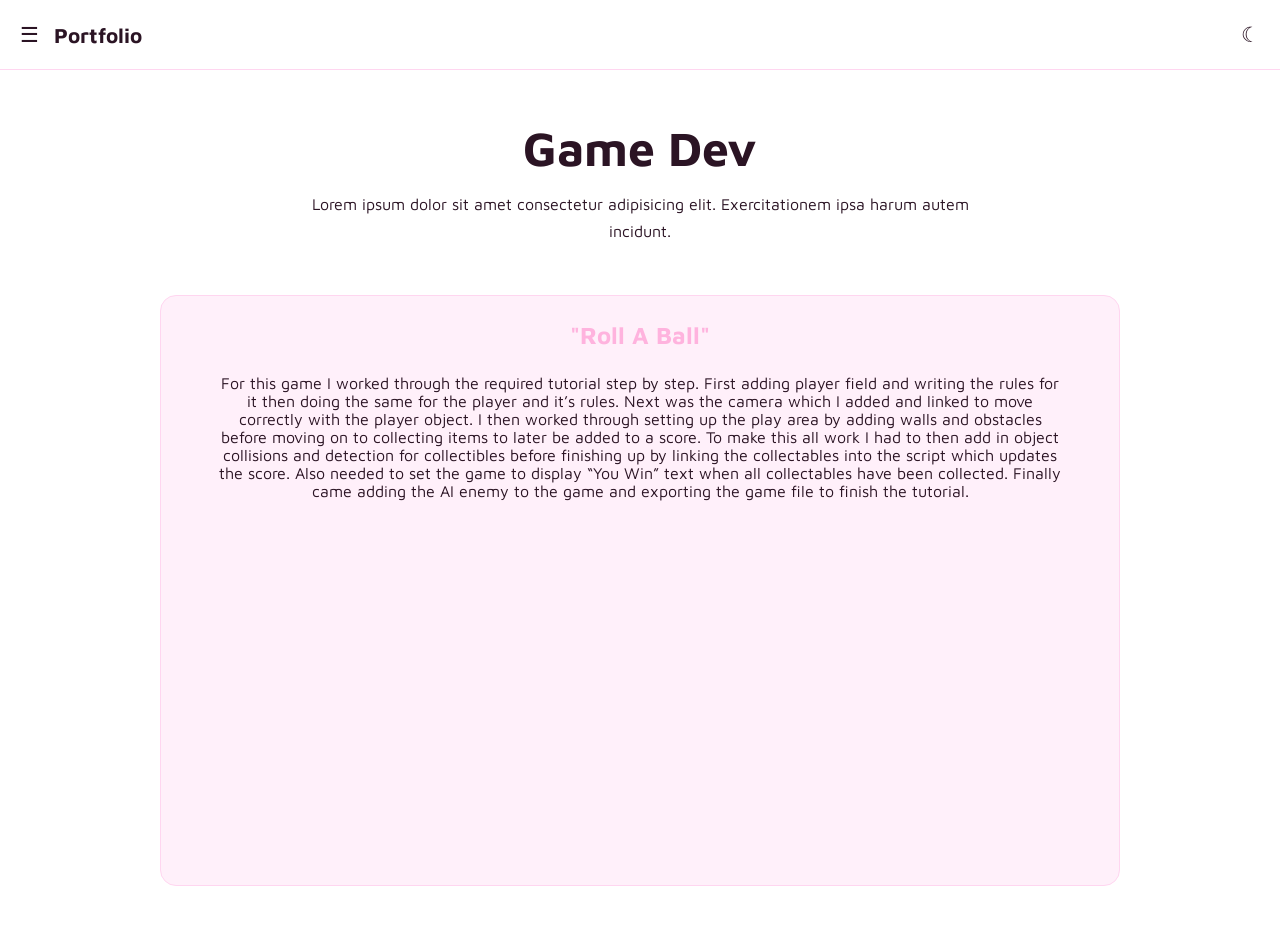
==== game.html @ 4c2cb23f "initial commit without large media files" ====
<!doctype html>
<html lang="en">
  <head>
    <meta charset="UTF-8" />
    <meta name="viewport" content="width=device-width, initial-scale=1.0" />
    <title>Portfolio | Game Development</title>
    <link rel="stylesheet" href="style.css" />
    <link rel="preconnect" href="https://fonts.googleapis.com" />
    <link rel="preconnect" href="https://fonts.gstatic.com" crossorigin />
    <link
      href="https://fonts.googleapis.com/css2?family=Maven+Pro:wght@400..900&family=Open+Sans:ital,wght@0,300..800;1,300..800&display=swap"
      rel="stylesheet"
    />
  </head>
  <body>
    <header>
      <div class="left-nav">
        <button class="hamburger" id="menuBtn">☰</button>
        <a href="index.html" class="logo">Portfolio</a>
      </div>

      <button id="themeToggle" class="theme-toggle">☾</button>
    </header>

    <nav id="sidebar">
      <a href="index.html">Home</a>
      <a href="web.html">Web Development</a>
      <a href="game.html">Game Development</a>
      <a href="bots.html">Bot Development</a>
    </nav>

    <main>
      <section class="hero">
        <h1>Game Dev</h1>
        <p>
          Lorem ipsum dolor sit amet consectetur adipisicing elit.
          Exercitationem ipsa harum autem incidunt.
        </p>
      </section>

      <section class="video-card">
        <h2>"Roll A Ball"</h2>
        <p>
          For this game I worked through the required tutorial step by step.
          First adding player field and writing the rules for it then doing the
          same for the player and it’s rules. Next was the camera which I added
          and linked to move correctly with the player object. I then worked
          through setting up the play area by adding walls and obstacles before
          moving on to collecting items to later be added to a score. To make
          this all work I had to then add in object collisions and detection for
          collectibles before finishing up by linking the collectables into the
          script which updates the score. Also needed to set the game to display
          “You Win” text when all collectables have been collected. Finally came
          adding the AI enemy to the game and exporting the game file to finish
          the tutorial.
        </p>
        <video
          src="media/Roll Ball Game.mov"
          class="video"
          loop
          autoplay
          width="640"
          height="360"
        >
          Your browser cannot play this video.
        </video>
      </section>
    </main>

    <script src="script.js"></script>
  </body>
</html>
---- style.css ----
:root {
  --bg: #ffffff;
  --surface: #fff0fa;
  --text: #2b1424;
  --accent: #ffb3de;
  --border: #ffd6f0;
}

.dark {
  --bg: #1c1018;
  --surface: #2d1927;
  --text: #ffffff;
  --accent: #ff94d2;
  --border: #4a263f;
}

* {
  margin: 0;
  padding: 0;
  box-sizing: border-box;
}

body {
  background: var(--bg);
  color: var(--text);
  font-family: "Maven Pro", sans-serif;
  transition: 0.3s;
}

header {
  height: 70px;
  border-bottom: 1px solid var(--border);
  display: flex;
  justify-content: space-between;
  align-items: center;
  padding: 0 20px;
  background: var(--bg);
  position: sticky;
  top: 0;
  z-index: 100;
}

.left-nav {
  display: flex;
  align-items: center;
  gap: 15px;
}

.logo {
  text-decoration: none;
  color: var(--text);
  font-size: 1.3rem;
  font-weight: 700;
}

.logo:hover {
  color: var(--accent);
}

.hamburger,
.theme-toggle {
  background: none;
  border: none;
  color: var(--text);
  cursor: pointer;
  font-size: 1.3rem;
}

#sidebar {
  position: fixed;
  left: -250px;
  top: 70px;
  width: 250px;
  height: calc(100vh - 70px);
  background: var(--surface);
  border-right: 1px solid var(--border);
  transition: 0.3s;
  display: flex;
  flex-direction: column;
}

#sidebar.open {
  left: 0;
}

#sidebar a {
  padding: 18px 25px;
  text-decoration: none;
  color: var(--text);
  transition: 0.2s;
}

#sidebar a:hover {
  background: var(--accent);
}

main {
  max-width: 1000px;
  margin: auto;
  padding: 50px 20px;
}

.hero {
  text-align: center;
  margin-bottom: 50px;
}

.hero h1 {
  font-size: 3rem;
  margin-bottom: 15px;
}

.hero p {
  max-width: 700px;
  margin: auto;
  line-height: 1.7;
}

.card {
  background: var(--surface);
  border: 1px solid var(--border);
  border-radius: 16px;
  padding: 25px;
  margin-bottom: 20px;
}

.card h2 {
  margin-bottom: 15px;
  color: var(--accent);
}

.page-links {
  margin-top: 40px;
  display: grid;
  grid-template-columns: repeat(4, 1fr);
  gap: 20px;
}

@media (max-width: 900px) {
  .page-links {
    grid-template-columns: repeat(2, 1fr);
  }
}

@media (max-width: 600px) {
  .page-links {
    grid-template-columns: 1fr;
  }
}

.nav-card {
  text-decoration: none;
  color: var(--text);

  background: var(--surface);
  border: 1px solid var(--border);
  border-radius: 16px;

  padding: 25px;

  transition:
    transform 0.2s ease,
    border-color 0.2s ease,
    box-shadow 0.2s ease;
}

.nav-card:hover {
  transform: translateY(-4px);
  border-color: var(--accent);
  box-shadow: 0 10px 30px rgba(244, 194, 215, 0.15);
}

.dark .nav-card:hover {
  box-shadow: 0 10px 30px rgba(255, 182, 217, 0.08);
}

.nav-card h3 {
  margin-bottom: 10px;
  color: var(--accent);
  font-size: 1.2rem;
}

.nav-card p {
  line-height: 1.6;
  color: var(--text);
  opacity: 0.85;
}

.video-card {
  margin-top: 20px;
  background: var(--surface);
  border: 1px solid var(--border);
  border-radius: 16px;
  padding: 25px;

  display: grid;
  place-items: center;
  text-align: center;
}

.video-card h2 {
  margin-bottom: 15px;
  color: var(--accent);
  width: 100%;
}

.video-card p {
  padding: 30px;
  padding-top: 10px;
  margin-bottom: 10px;
}

.video {
  max-width: 100%;
  height: auto;
  border-radius: 10px;
}

.quote {
  font-size: 105%;
  font-weight: 500;
}

.subtext {
  font-size: 85%;
}

.btn {
  display: inline-block;
  background-color: var(--accent);
  color: #ffffff;
  text-decoration: none;
  padding: 12px 24px;
  font-family: "Maven Pro", sans-serif;
  font-weight: 600;
  border-radius: 8px;
  margin-top: 10px;
  transition:
    background-color 0.3s ease,
    transform 0.2s ease;
  box-shadow: 0 4px 6px rgba(0, 0, 0, 0.1);
}

.btn:hover {
  transform: translateY(-2px);
  color: #ffffff;
}

.btn:active {
  transform: translateY(0);
}
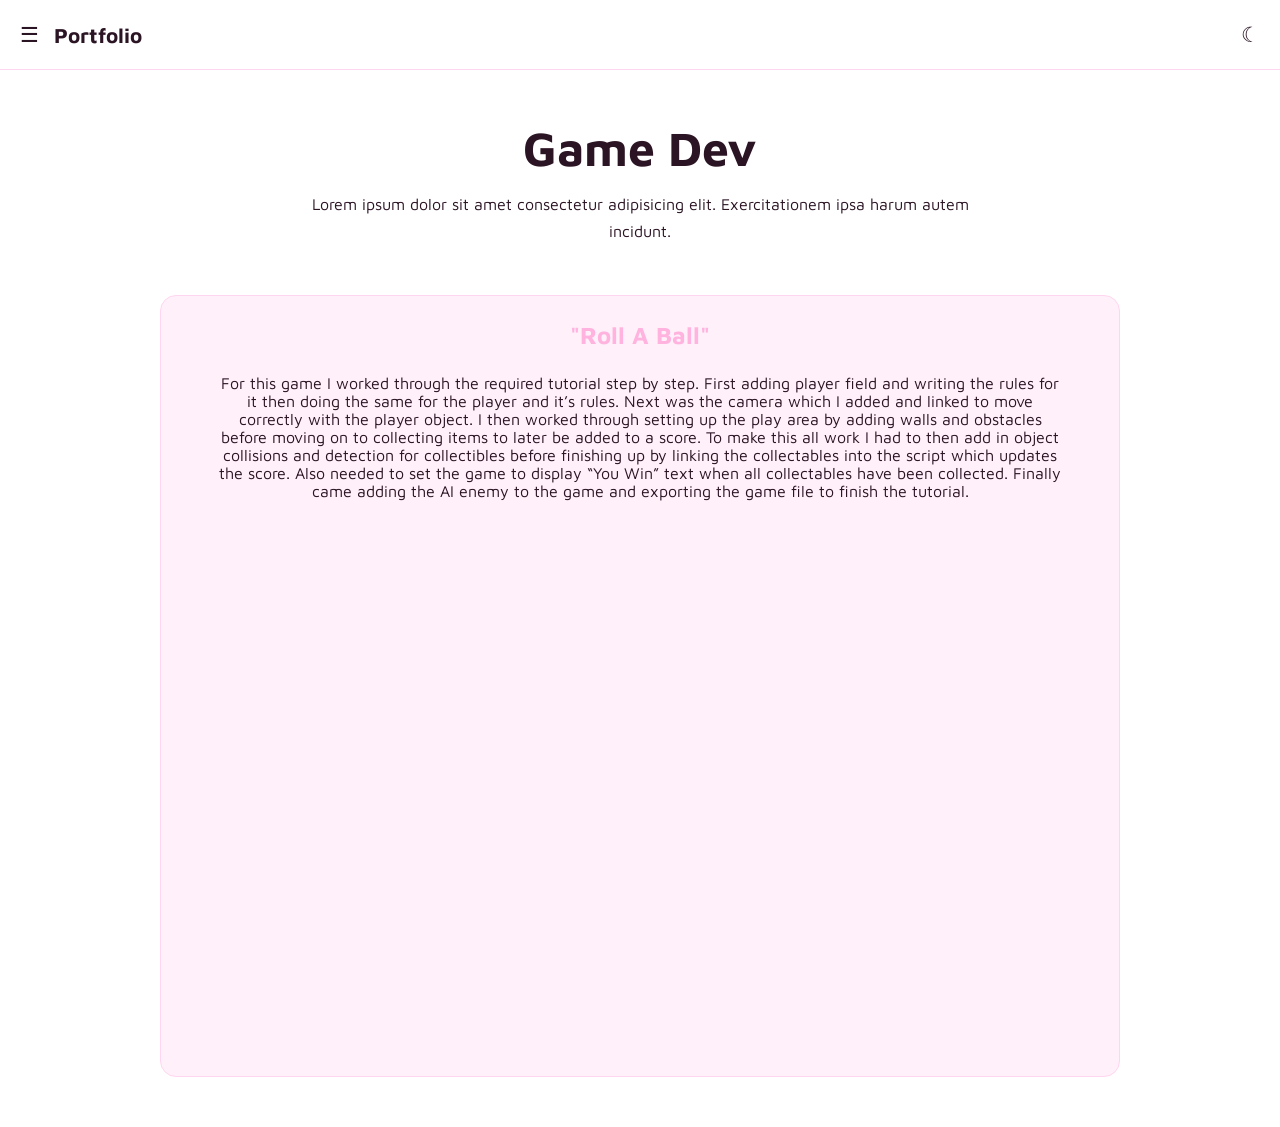
==== commit 652f5a41: "updates - first deploy" ====
--- a/game.html
+++ b/game.html
@@ -54,16 +54,13 @@
           adding the AI enemy to the game and exporting the game file to finish
           the tutorial.
         </p>
-        <video
-          src="media/Roll Ball Game.mov"
+        <iframe
           class="video"
-          loop
-          autoplay
-          width="640"
-          height="360"
+          src="https://drive.google.com/file/d/1dSZAUj_Uvoa-hLgo1qRXALOh088M2bn7/preview?autoplay=1&mute=1"
+          allow="autoplay; encrypted-media"
+          allowfullscreen
         >
-          Your browser cannot play this video.
-        </video>
+        </iframe>
       </section>
     </main>
 
--- a/style.css
+++ b/style.css
@@ -211,9 +211,12 @@
 }
 
 .video {
-  max-width: 100%;
-  height: auto;
-  border-radius: 10px;
+  width: 100%; /* Takes up exactly 100% of the card's width */
+  max-width: 100%; /* Ensures it never spills out of the card */
+  aspect-ratio: 16 / 9; /* Maintains a perfect widescreen shape automatically */
+  border-radius: 10px; /* Matches your smooth corners */
+  border: none; /* Removes any default iframe borders */
+  display: block; /* Eliminates any weird gaps at the bottom of the card */
 }
 
 .quote {
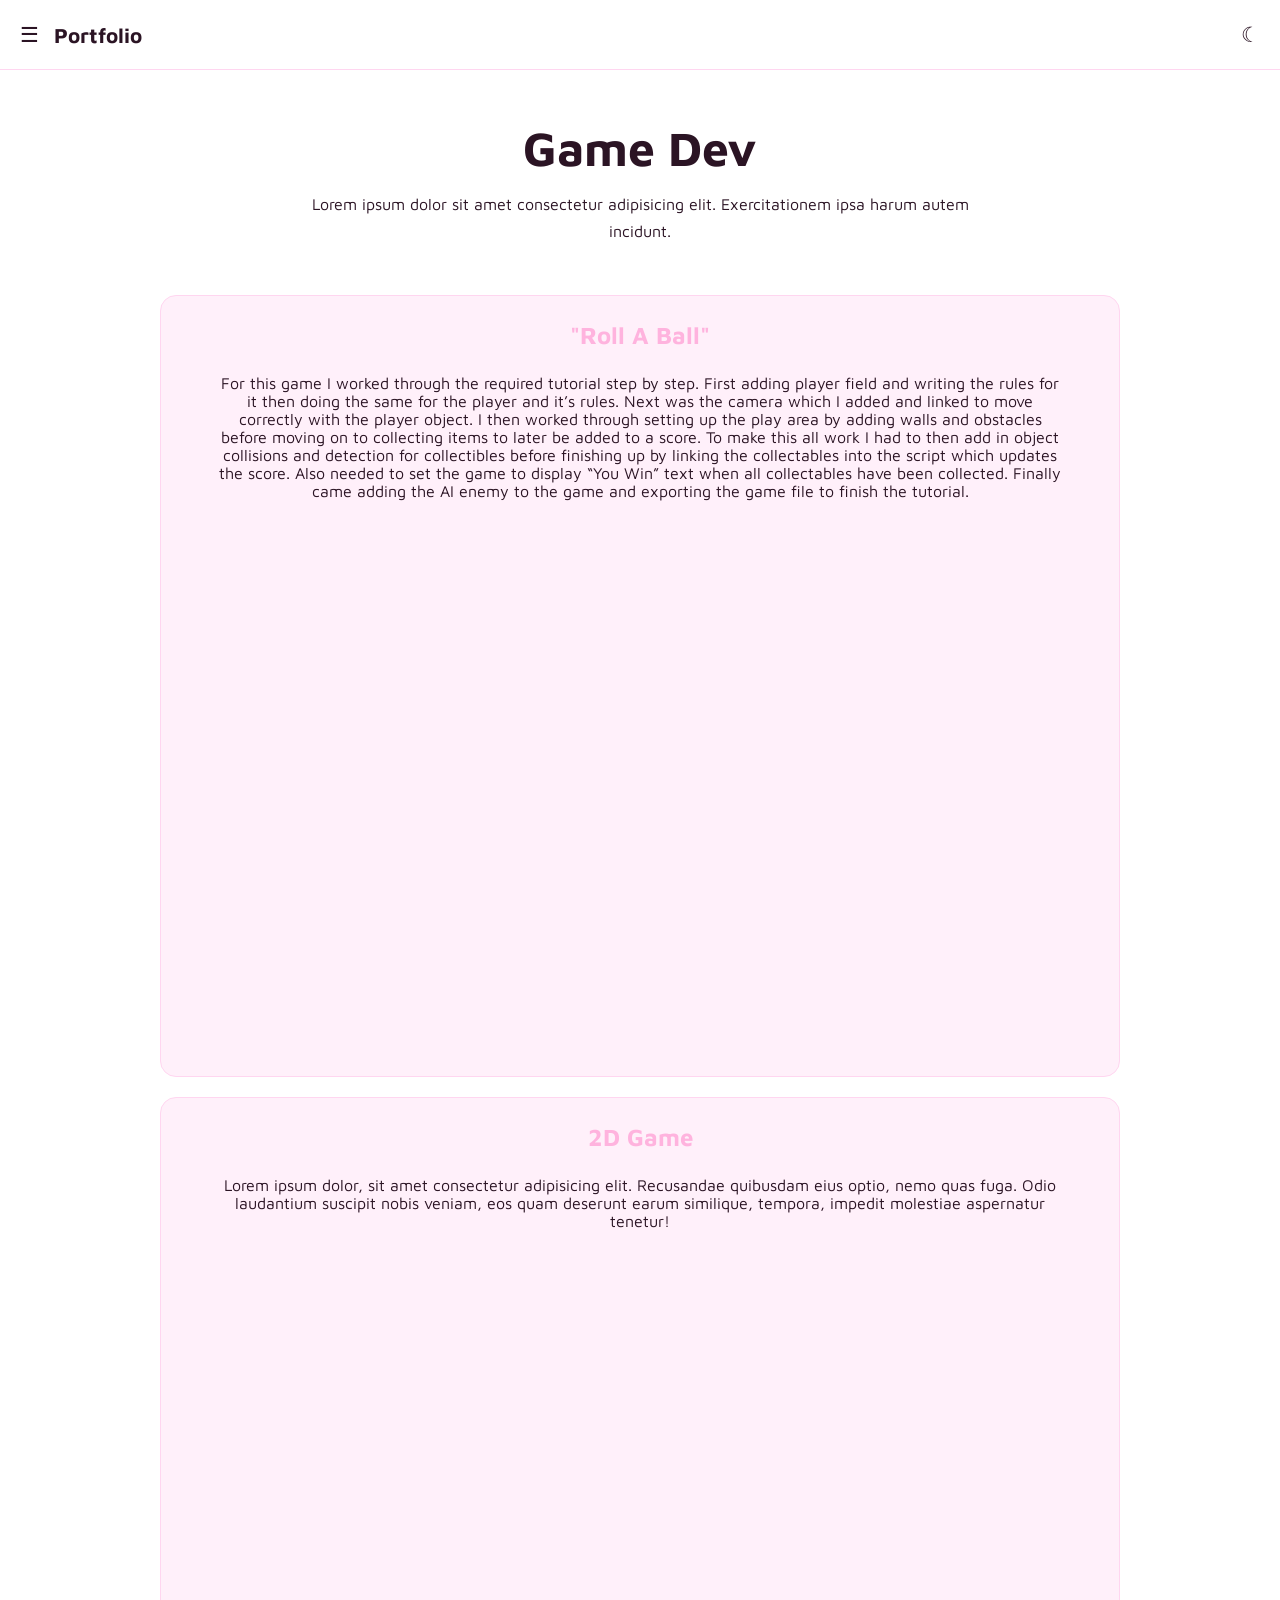
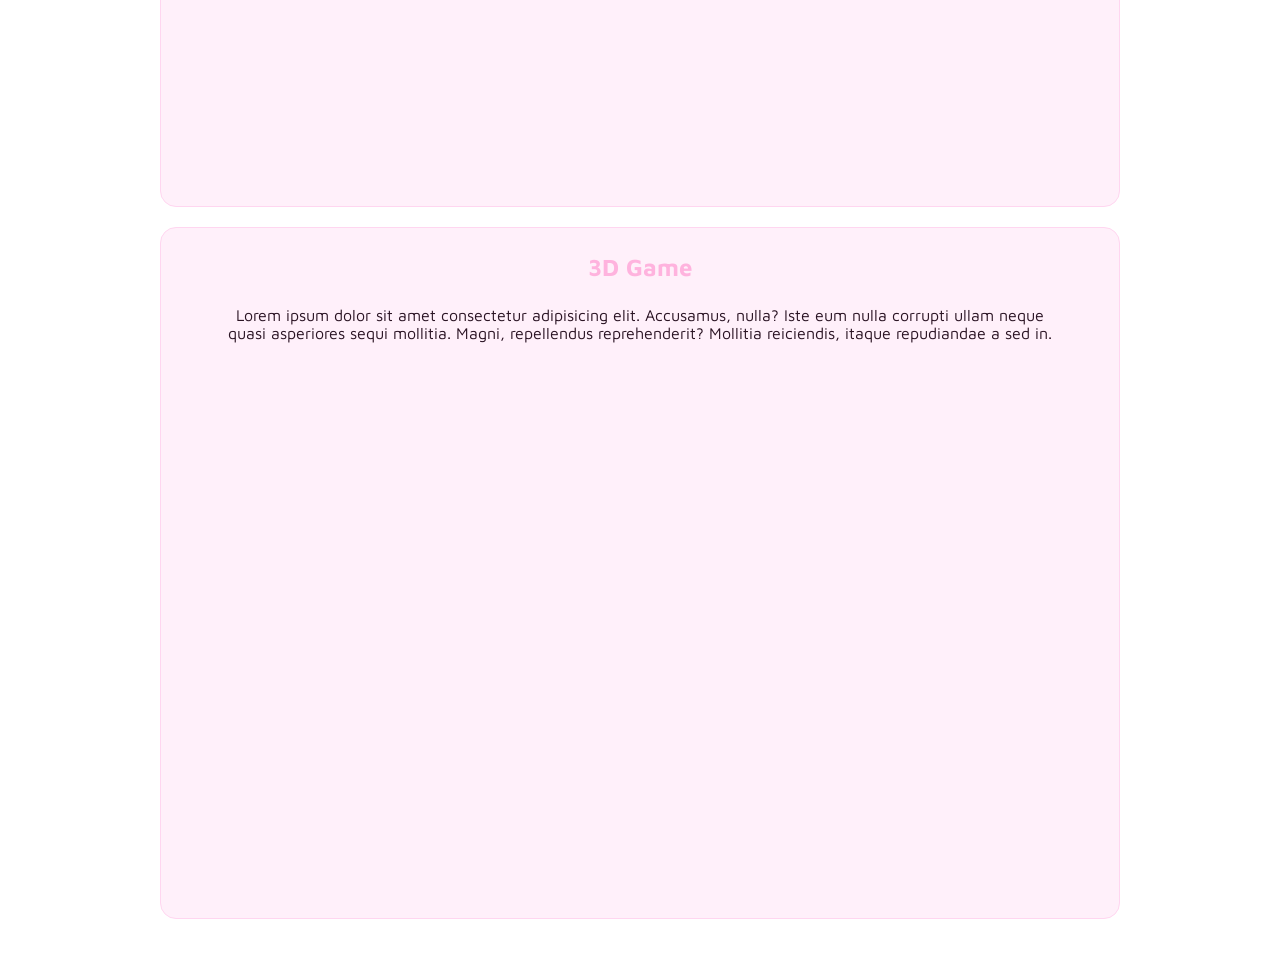
==== commit 4abeadcf: "added 3D and 2D game videos" ====
--- a/game.html
+++ b/game.html
@@ -62,6 +62,38 @@
         >
         </iframe>
       </section>
+
+      <section class="video-card">
+        <h2>2D Game</h2>
+        <p>
+          Lorem ipsum dolor, sit amet consectetur adipisicing elit. Recusandae
+          quibusdam eius optio, nemo quas fuga. Odio laudantium suscipit nobis
+          veniam, eos quam deserunt earum similique, tempora, impedit molestiae
+          aspernatur tenetur!
+        </p>
+        <iframe
+          src="https://drive.google.com/file/d/1A_pe5SL1phnjWMW93qWxzJg5H4jAUhry/preview?autoplay=1&mute=1"
+          class="video"
+          allow="autoplay; encrypted-media"
+          allowfullscreen
+        ></iframe>
+      </section>
+
+      <section class="video-card">
+        <h2>3D Game</h2>
+        <p>
+          Lorem ipsum dolor sit amet consectetur adipisicing elit. Accusamus,
+          nulla? Iste eum nulla corrupti ullam neque quasi asperiores sequi
+          mollitia. Magni, repellendus reprehenderit? Mollitia reiciendis,
+          itaque repudiandae a sed in.
+        </p>
+        <iframe
+          src="https://drive.google.com/file/d/1OsXmJRX972L1pmh8VWVcLHonN5E_BKM1/preview?autoplay=1&mute=1"
+          class="video"
+          allow="autoplay; encrypted-media"
+          allowfullscreen
+        ></iframe>
+      </section>
     </main>
 
     <script src="script.js"></script>
--- a/style.css
+++ b/style.css
@@ -211,12 +211,12 @@
 }
 
 .video {
-  width: 100%; /* Takes up exactly 100% of the card's width */
-  max-width: 100%; /* Ensures it never spills out of the card */
-  aspect-ratio: 16 / 9; /* Maintains a perfect widescreen shape automatically */
-  border-radius: 10px; /* Matches your smooth corners */
-  border: none; /* Removes any default iframe borders */
-  display: block; /* Eliminates any weird gaps at the bottom of the card */
+  width: 100%;
+  max-width: 100%;
+  aspect-ratio: 16 / 9;
+  border-radius: 10px;
+  border: none;
+  display: block;
 }
 
 .quote {
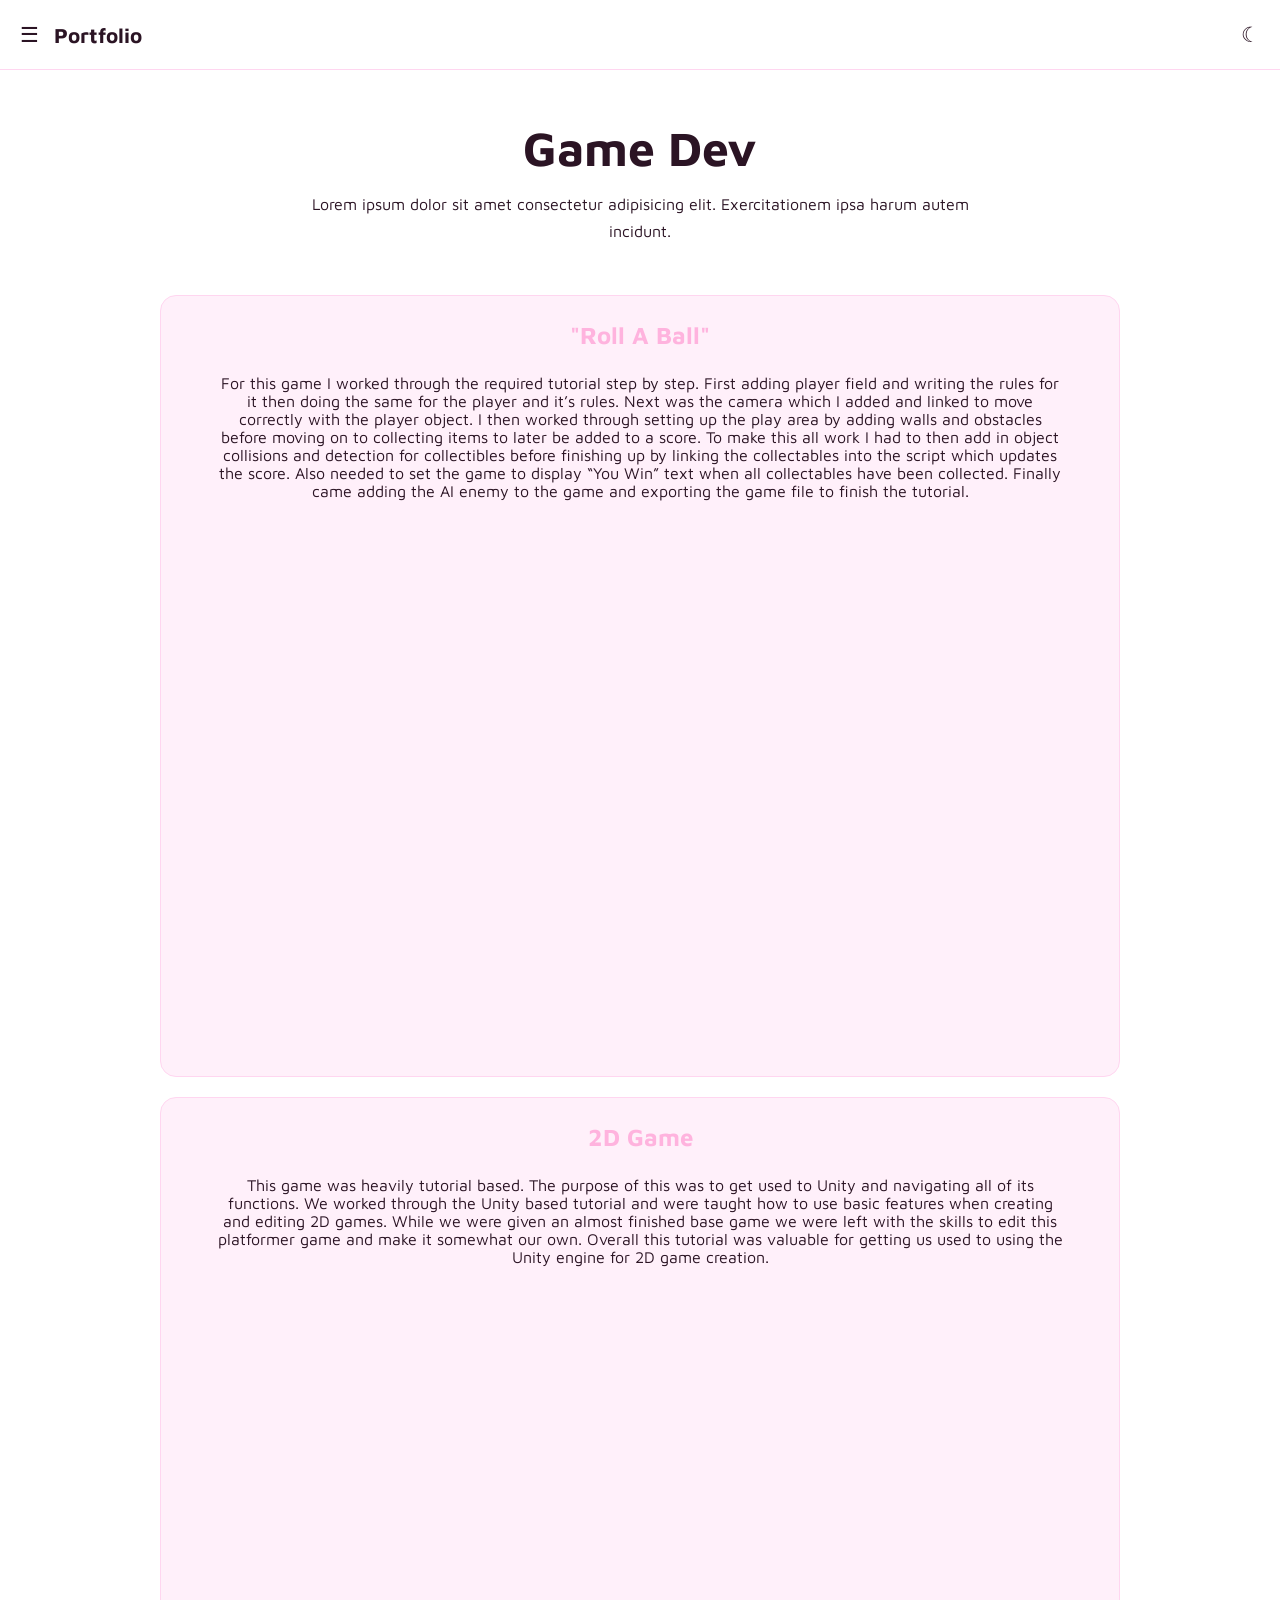
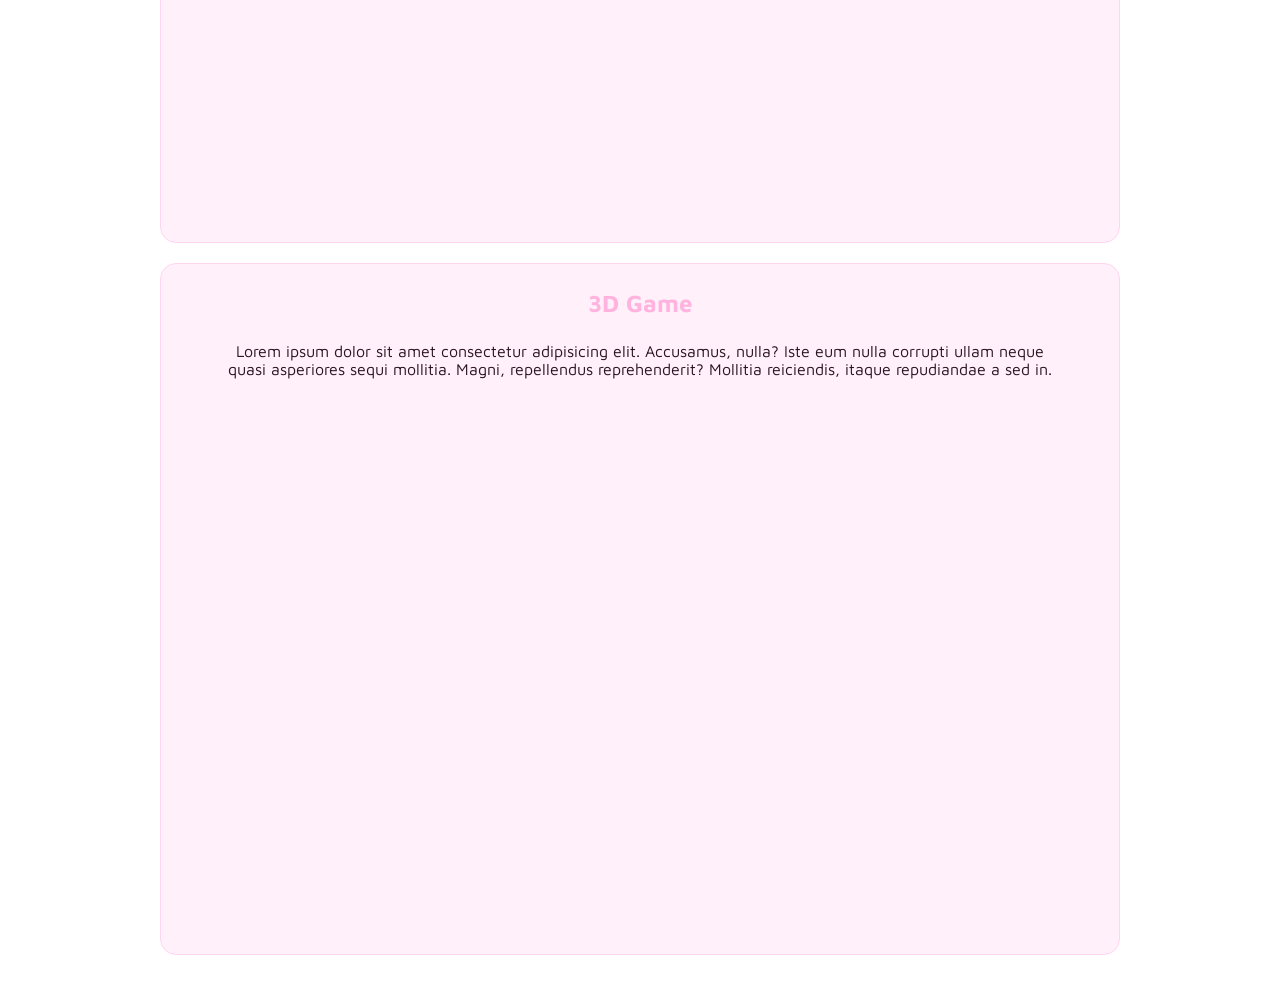
==== commit 1f0584a4: "written 2D game" ====
--- a/game.html
+++ b/game.html
@@ -66,10 +66,14 @@
       <section class="video-card">
         <h2>2D Game</h2>
         <p>
-          Lorem ipsum dolor, sit amet consectetur adipisicing elit. Recusandae
-          quibusdam eius optio, nemo quas fuga. Odio laudantium suscipit nobis
-          veniam, eos quam deserunt earum similique, tempora, impedit molestiae
-          aspernatur tenetur!
+          This game was heavily tutorial based. The purpose of this was to get
+          used to Unity and navigating all of its functions. We worked through
+          the Unity based tutorial and were taught how to use basic features
+          when creating and editing 2D games. While we were given an almost
+          finished base game we were left with the skills to edit this
+          platformer game and make it somewhat our own. Overall this tutorial
+          was valuable for getting us used to using the Unity engine for 2D game
+          creation.
         </p>
         <iframe
           src="https://drive.google.com/file/d/1A_pe5SL1phnjWMW93qWxzJg5H4jAUhry/preview?autoplay=1&mute=1"
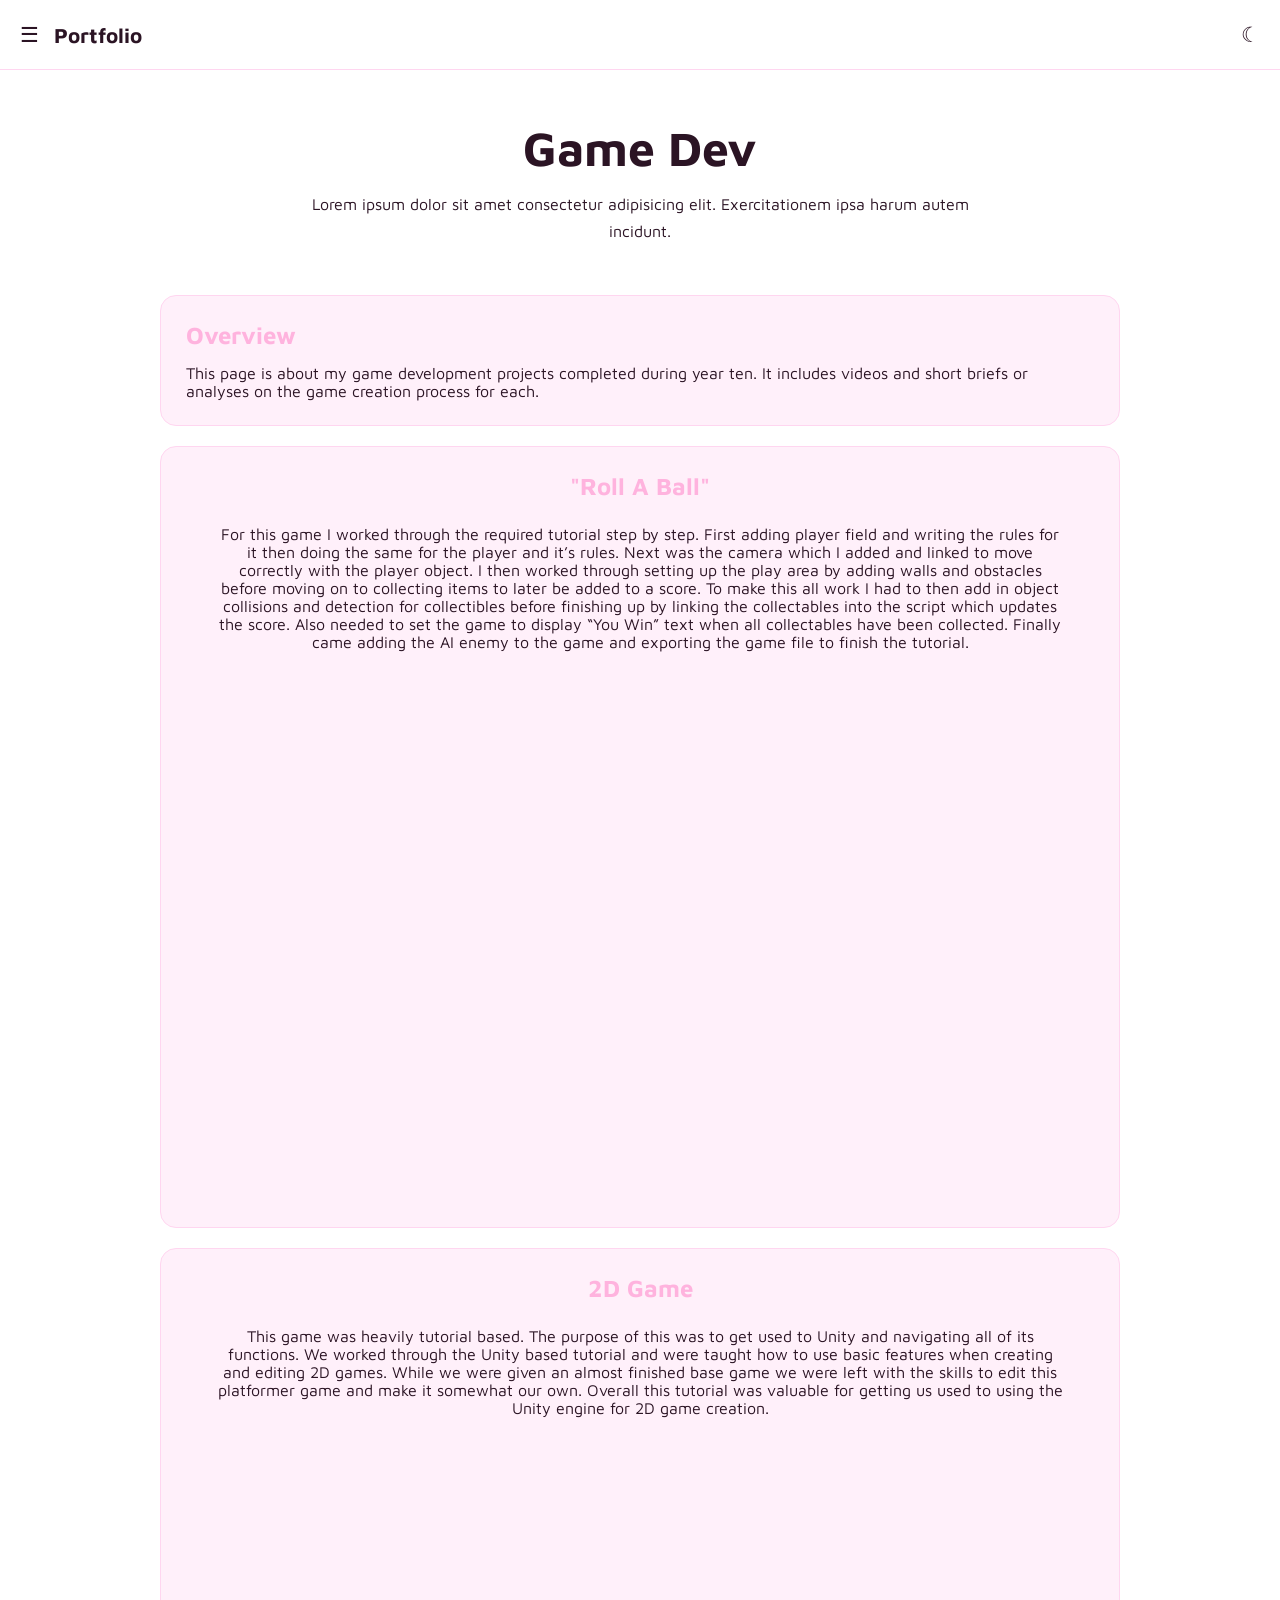
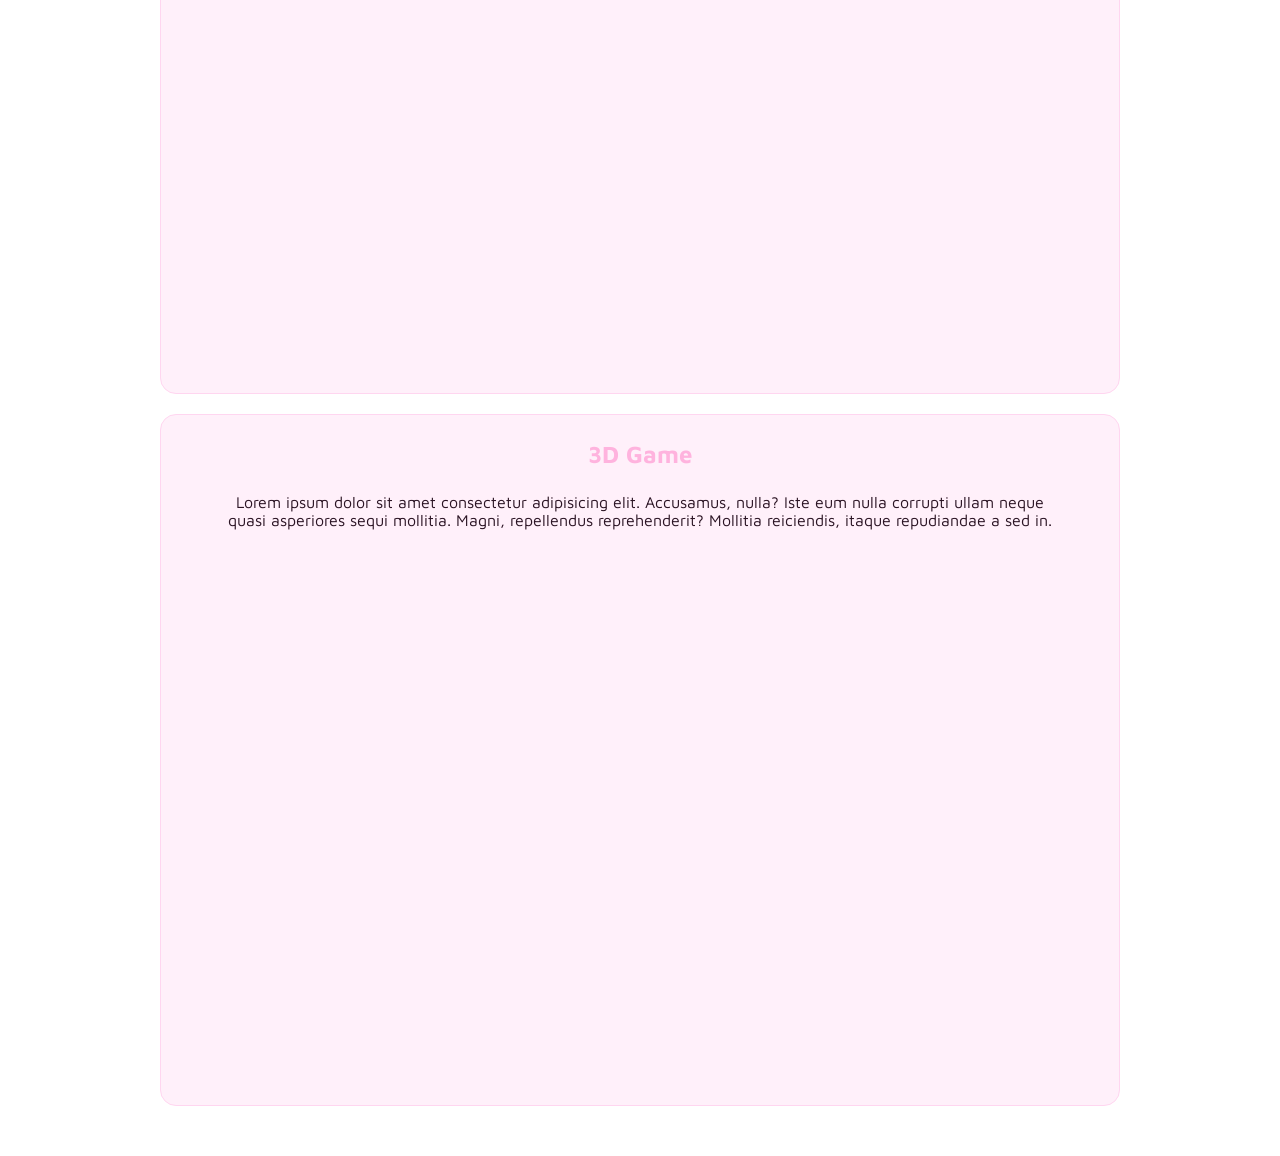
==== commit 4986f7a3: "updates" ====
--- a/game.html
+++ b/game.html
@@ -35,6 +35,15 @@
         <p>
           Lorem ipsum dolor sit amet consectetur adipisicing elit.
           Exercitationem ipsa harum autem incidunt.
+        </p>
+      </section>
+
+      <section class="card">
+        <h2>Overview</h2>
+        <p>
+          This page is about my game development projects completed during year
+          ten. It includes videos and short briefs or analyses on the game
+          creation process for each.
         </p>
       </section>
 
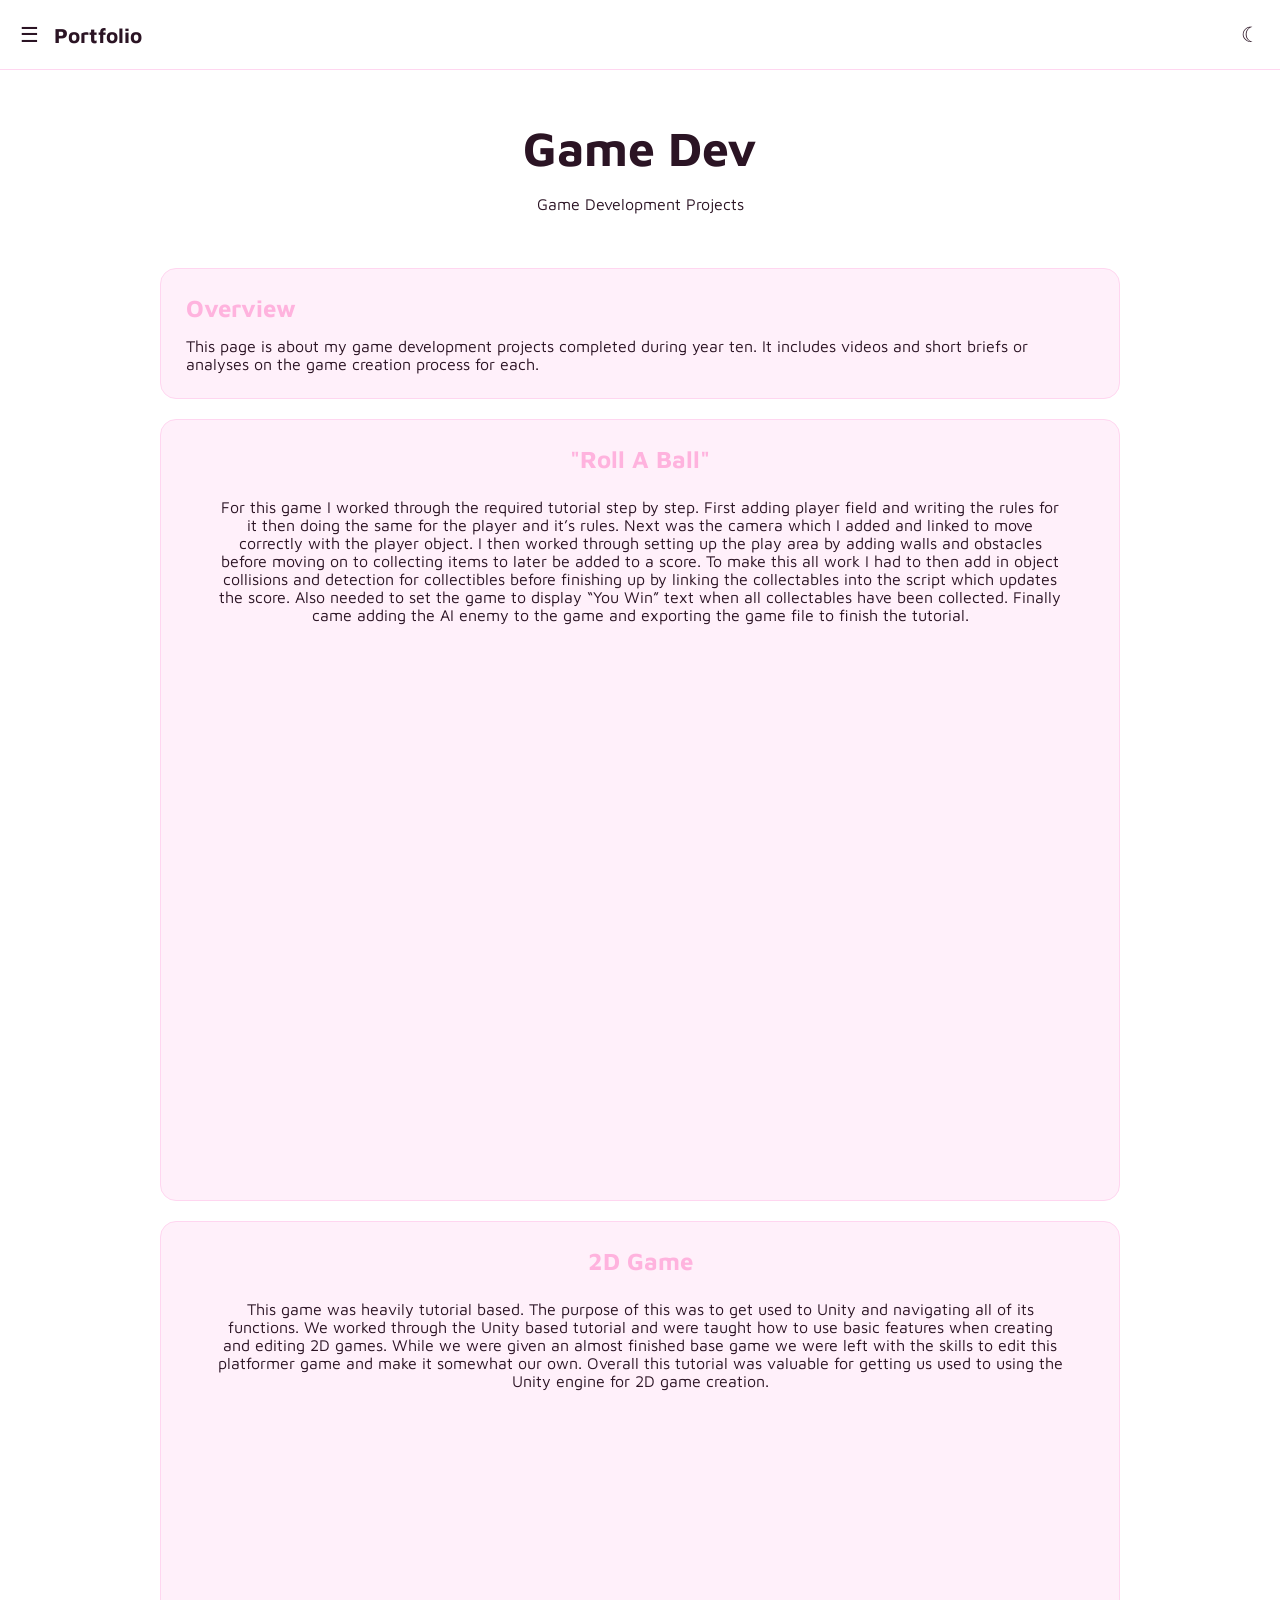
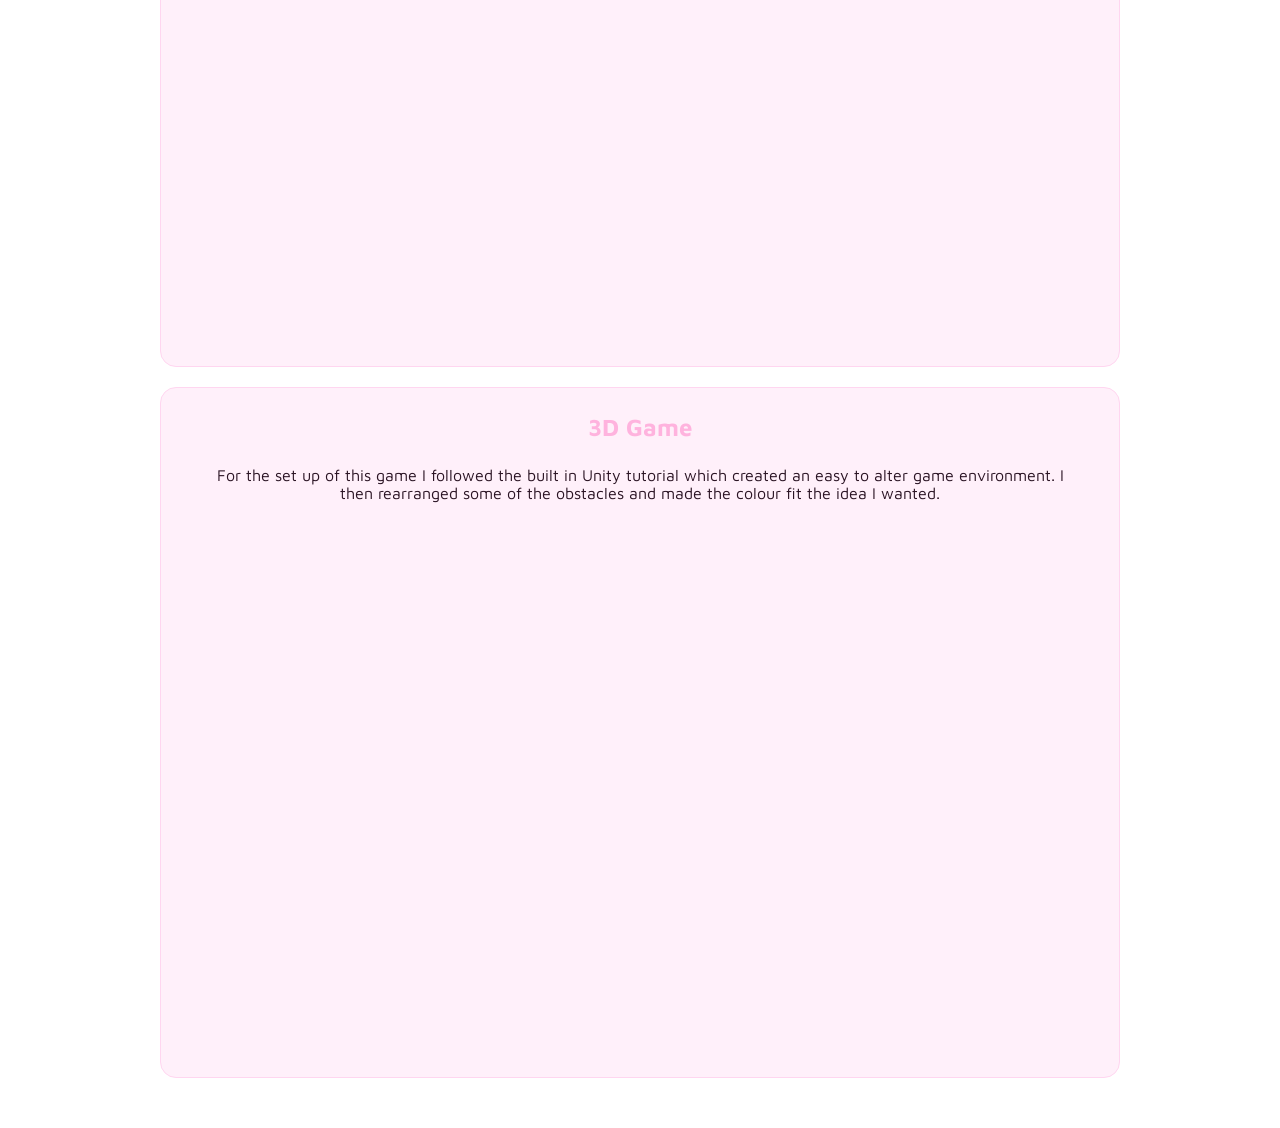
==== commit 87068318: "updates" ====
--- a/game.html
+++ b/game.html
@@ -26,16 +26,12 @@
       <a href="index.html">Home</a>
       <a href="web.html">Web Development</a>
       <a href="game.html">Game Development</a>
-      <a href="bots.html">Bot Development</a>
     </nav>
 
     <main>
       <section class="hero">
         <h1>Game Dev</h1>
-        <p>
-          Lorem ipsum dolor sit amet consectetur adipisicing elit.
-          Exercitationem ipsa harum autem incidunt.
-        </p>
+        <p>Game Development Projects</p>
       </section>
 
       <section class="card">
@@ -95,10 +91,9 @@
       <section class="video-card">
         <h2>3D Game</h2>
         <p>
-          Lorem ipsum dolor sit amet consectetur adipisicing elit. Accusamus,
-          nulla? Iste eum nulla corrupti ullam neque quasi asperiores sequi
-          mollitia. Magni, repellendus reprehenderit? Mollitia reiciendis,
-          itaque repudiandae a sed in.
+          For the set up of this game I followed the built in Unity tutorial
+          which created an easy to alter game environment. I then rearranged
+          some of the obstacles and made the colour fit the idea I wanted.
         </p>
         <iframe
           src="https://drive.google.com/file/d/1OsXmJRX972L1pmh8VWVcLHonN5E_BKM1/preview?autoplay=1&mute=1"
